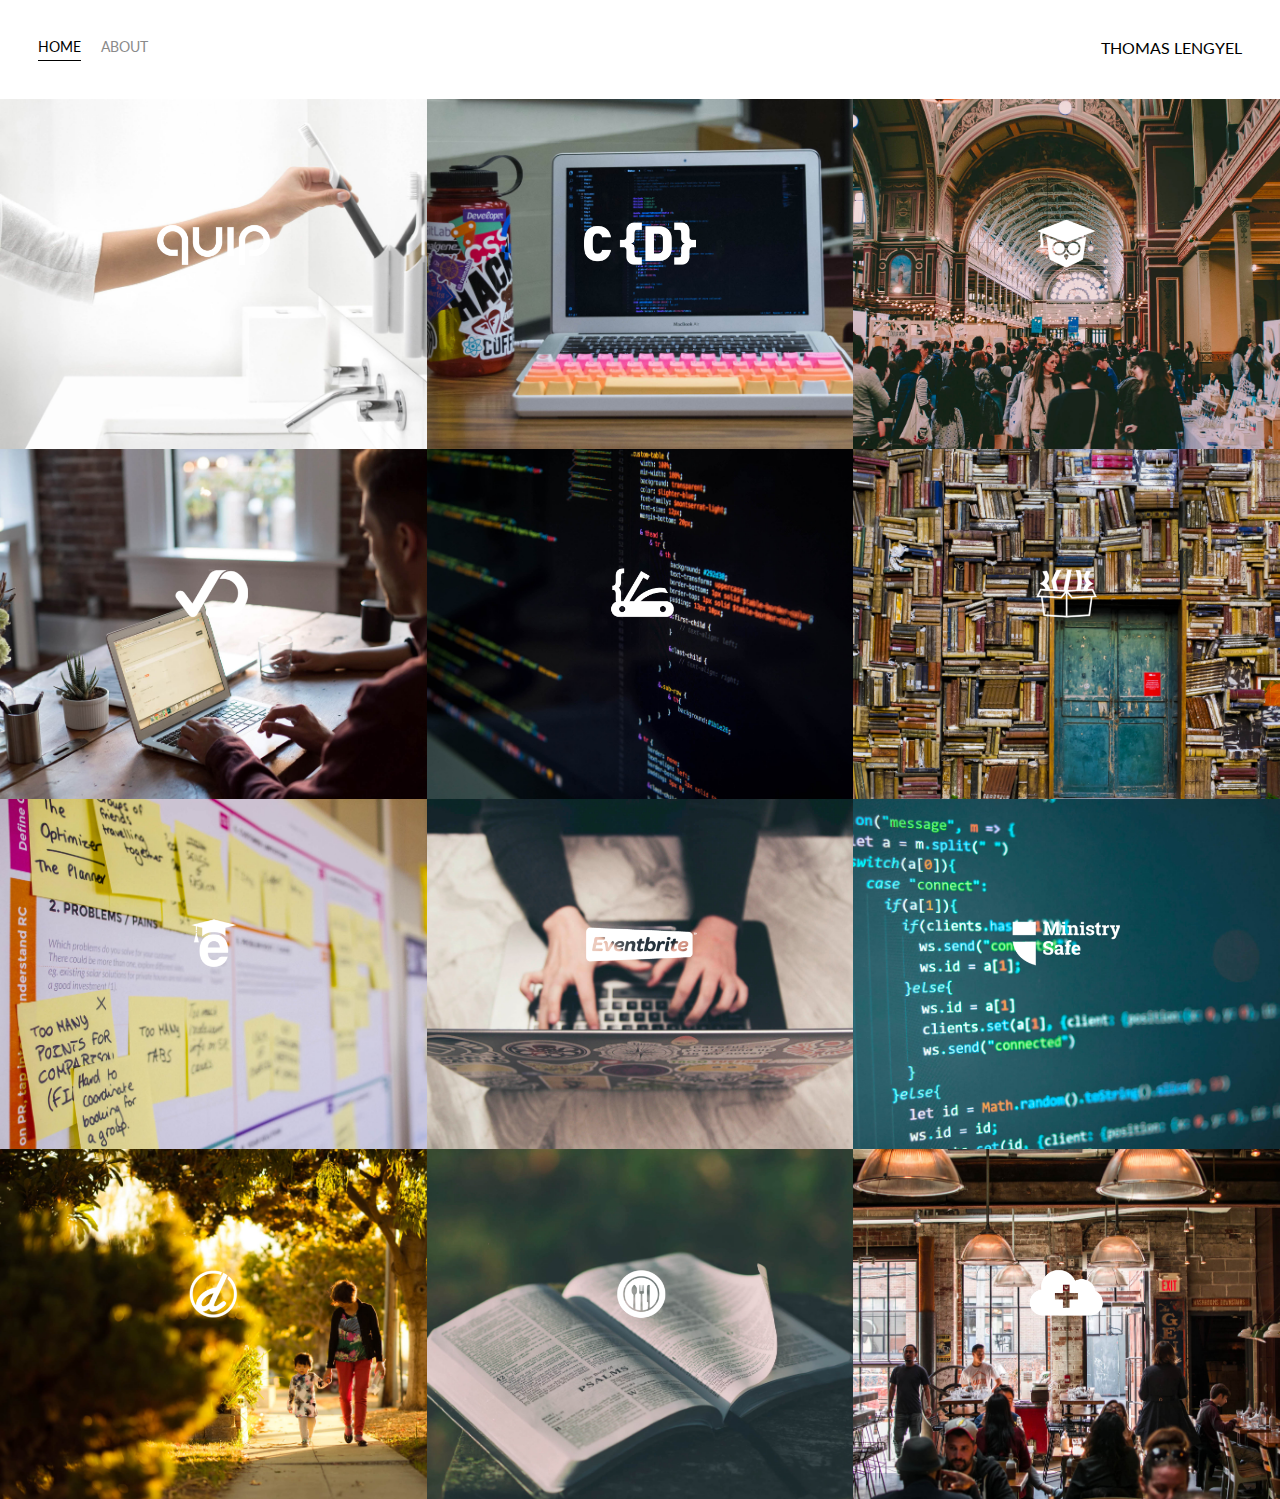
==== index.html @ 3008c0a6 "First commit" ====
<!DOCTYPE html>
<html lang="en">
<head>
    <meta charset="UTF-8">
    <meta name="viewport" content="width=device-width, initial-scale=1.0">
    <title>Portfolio Homepage</title>
    <link href="https://fonts.googleapis.com/css?family=Lato" rel="stylesheet">
    <link rel="stylesheet" href="styles.css">
</head>
<body>
    <div class="container">
        <div class="nav-wrapper">
            <div class="left-side">
                <div class="nav-link-wrapper active-nav-link">
                    <a href="index.html">Home</a>
                </div>

                <div class="nav-link-wrapper">
                    <a href="about.html">About</a>
                </div>
            </div>

            <div class="right-side">
                <div class="brand">
                    <div>THOMAS LENGYEL</div>
                </div>
            </div> 
        </div>
        
        <div class="content-wrapper">
            <div class="portfolio-items-wrapper">

                <div class="portfolio-item-wrapper">
                    <div class="portfolio-img-background" style="background-image: url(images/portfolio1.jpg);"></div>

                    <div class="img-text-wrapper">
                        <div class="logo-wrapper">
                            <img src="images/logos/quip.png">
                        </div>

                        <div class="subtitle">
                            Lorem ipsum dolor sit amet consectetur adipisicing elit.
                        </div>
                    </div>
                </div>

                <div class="portfolio-item-wrapper">
                    <div class="portfolio-img-background" style="background-image: url(images/portfolio2.jpg);"></div>

                    <div class="img-text-wrapper">
                        <div class="logo-wrapper">
                            <img src="images/logos/crondose.png">
                        </div>

                        <div class="subtitle">
                            Lorem ipsum dolor sit amet consectetur adipisicing elit.
                        </div>
                    </div>
                </div>

                <div class="portfolio-item-wrapper">
                    <div class="portfolio-img-background" style="background-image: url(images/portfolio3.jpg);"></div>

                    <div class="img-text-wrapper">
                        <div class="logo-wrapper">
                            <img src="images/logos/dailysmarty.png">
                        </div>

                        <div class="subtitle">
                            Lorem ipsum dolor sit amet consectetur adipisicing elit.
                        </div>
                    </div>
                </div>

                <div class="portfolio-item-wrapper">
                    <div class="portfolio-img-background" style="background-image: url(images/portfolio4.jpg);"></div>

                    <div class="img-text-wrapper">
                        <div class="logo-wrapper">
                            <img src="images/logos/dashtrack.png">
                        </div>

                        <div class="subtitle">
                            Lorem ipsum dolor sit amet consectetur adipisicing elit.
                        </div>
                    </div>
                </div>

                <div class="portfolio-item-wrapper">
                    <div class="portfolio-img-background" style="background-image: url(images/portfolio5.jpg);"></div>

                    <div class="img-text-wrapper">
                        <div class="logo-wrapper">
                            <img src="images/logos/devcamp.png">
                        </div>

                        <div class="subtitle">
                            Lorem ipsum dolor sit amet consectetur adipisicing elit.
                        </div>
                    </div>
                </div>

                <div class="portfolio-item-wrapper">
                    <div class="portfolio-img-background" style="background-image: url(images/portfolio6.jpg);"></div>

                    <div class="img-text-wrapper">
                        <div class="logo-wrapper">
                            <img src="images/logos/devtrunk.png">
                        </div>

                        <div class="subtitle">
                            Lorem ipsum dolor sit amet consectetur adipisicing elit.
                        </div>
                    </div>
                </div>

                <div class="portfolio-item-wrapper">
                    <div class="portfolio-img-background" style="background-image: url(images/portfolio7.jpg);"></div>

                    <div class="img-text-wrapper">
                        <div class="logo-wrapper">
                            <img src="images/logos/edutechional.png">
                        </div>

                        <div class="subtitle">
                            Lorem ipsum dolor sit amet consectetur adipisicing elit.
                        </div>
                    </div>
                </div>

                <div class="portfolio-item-wrapper">
                    <div class="portfolio-img-background" style="background-image: url(images/portfolio8.jpg);"></div>

                    <div class="img-text-wrapper">
                        <div class="logo-wrapper">
                            <img src="images/logos/eventbrite.png">
                        </div>

                        <div class="subtitle">
                            Lorem ipsum dolor sit amet consectetur adipisicing elit.
                        </div>
                    </div>
                </div>

                <div class="portfolio-item-wrapper">
                    <div class="portfolio-img-background" style="background-image: url(images/portfolio9.jpg);"></div>

                    <div class="img-text-wrapper">
                        <div class="logo-wrapper">
                            <img src="images/logos/ministry-safe.png">
                        </div>

                        <div class="subtitle">
                            Lorem ipsum dolor sit amet consectetur adipisicing elit.
                        </div>
                    </div>
                </div>

                <div class="portfolio-item-wrapper">
                    <div class="portfolio-img-background" style="background-image: url(images/portfolio10.jpg);"></div>

                    <div class="img-text-wrapper">
                        <div class="logo-wrapper">
                            <img src="images/logos/open-devos.png">
                        </div>

                        <div class="subtitle">
                            Lorem ipsum dolor sit amet consectetur adipisicing elit.
                        </div>
                    </div>
                </div>

                <div class="portfolio-item-wrapper">
                    <div class="portfolio-img-background" style="background-image: url(images/portfolio11.jpg);"></div>

                    <div class="img-text-wrapper">
                        <div class="logo-wrapper">
                            <img src="images/logos/toastability.png">
                        </div>

                        <div class="subtitle">
                            Lorem ipsum dolor sit amet consectetur adipisicing elit.
                        </div>
                    </div>
                </div>

                <div class="portfolio-item-wrapper">
                    <div class="portfolio-img-background" style="background-image: url(images/portfolio12.jpg);"></div>

                    <div class="img-text-wrapper">
                        <div class="logo-wrapper">
                            <img src="images/logos/shop-hacker.png">
                        </div>

                        <div class="subtitle">
                            Lorem ipsum dolor sit amet consectetur adipisicing elit.
                        </div>
                    </div>
                </div>
            </div>
        </div>

    </div>
</body>
<script>
    const portfolioItems = document.querySelectorAll('.portfolio-item-wrapper');
    portfolioItems.forEach(portfolioItem => {
        portfolioItem.addEventListener('mouseover', () => {
            portfolioItem.childNodes[1].classList.add('img-darken');
        });

        portfolioItem.addEventListener('mouseout', () => {
            portfolioItem.childNodes[1].classList.remove('img-darken');
        });
    });
</script>
</html>
---- styles.css ----
/*Master styles*/
body {
    font-family: "Lato", sans-serif;
    margin: 0px;
}

.container {
    display: grid;
    grid-template-columns: 1fr;
}

/*Nav styles*/
.nav-wrapper {
    display: flex;
    justify-content: space-between;
    padding: 38px;
}

.left-side {
    display: flex;
}

.nav-wrapper > .left-side > div {
    margin-right: 20px;
    font-size: 0.9em;
    text-transform: uppercase;
}

.nav-link-wrapper {
    height: 22px;
    border-bottom: 1px solid transparent;
    transition: border-bottom 0.5s;
}

.nav-link-wrapper a {
    color: #8a8a8a;
    text-decoration: none;
    transition: color 0.5s;
}

.nav-link-wrapper:hover {
    border-bottom: 1px solid black;
}

.nav-link-wrapper a:hover {
    color: black;
}

.active-nav-link {
    border-bottom: 1px solid black;
}

.active-nav-link a{
    color: black !important;
}

/*Portfolio styles*/
.portfolio-items-wrapper {
    display: grid;
    grid-template-columns: 1fr 1fr 1fr;
}

.portfolio-item-wrapper {
    position: relative;
}

.portfolio-img-background {
    height: 350px;
    width: 100%;
    background-size: cover;
    background-position: center;
    background-repeat: no-repeat;
}

.img-text-wrapper {
    position: absolute;
    top: 0;
    display: flex;
    flex-direction: column;
    justify-content: center;
    align-items: center;
    height: 100%;
    text-align: center;
    padding-left: 100px;
    padding-right: 100px;
}

.logo-wrapper img {
    width: 50%;
    margin-bottom: 20px;
}

.img-text-wrapper .subtitle {
    transition: 1s;
    font-weight: 600;
    color: transparent;
}

.img-text-wrapper:hover .subtitle {
    font-weight: 600;
    color: lightseagreen;
}

.img-darken {
    transition: 1s;
    filter: brightness(10%);
}

/* About page */
.two-column-wrapper {
    display: grid;
    grid-template-columns: 1fr 1fr;
}

.profile-image-wrapper img {
    width: 100%;
}

.profile-content-wrapper {
    padding: 30px;
}

.profile-content-wrapper h1 {
    color: lightseagreen;
}
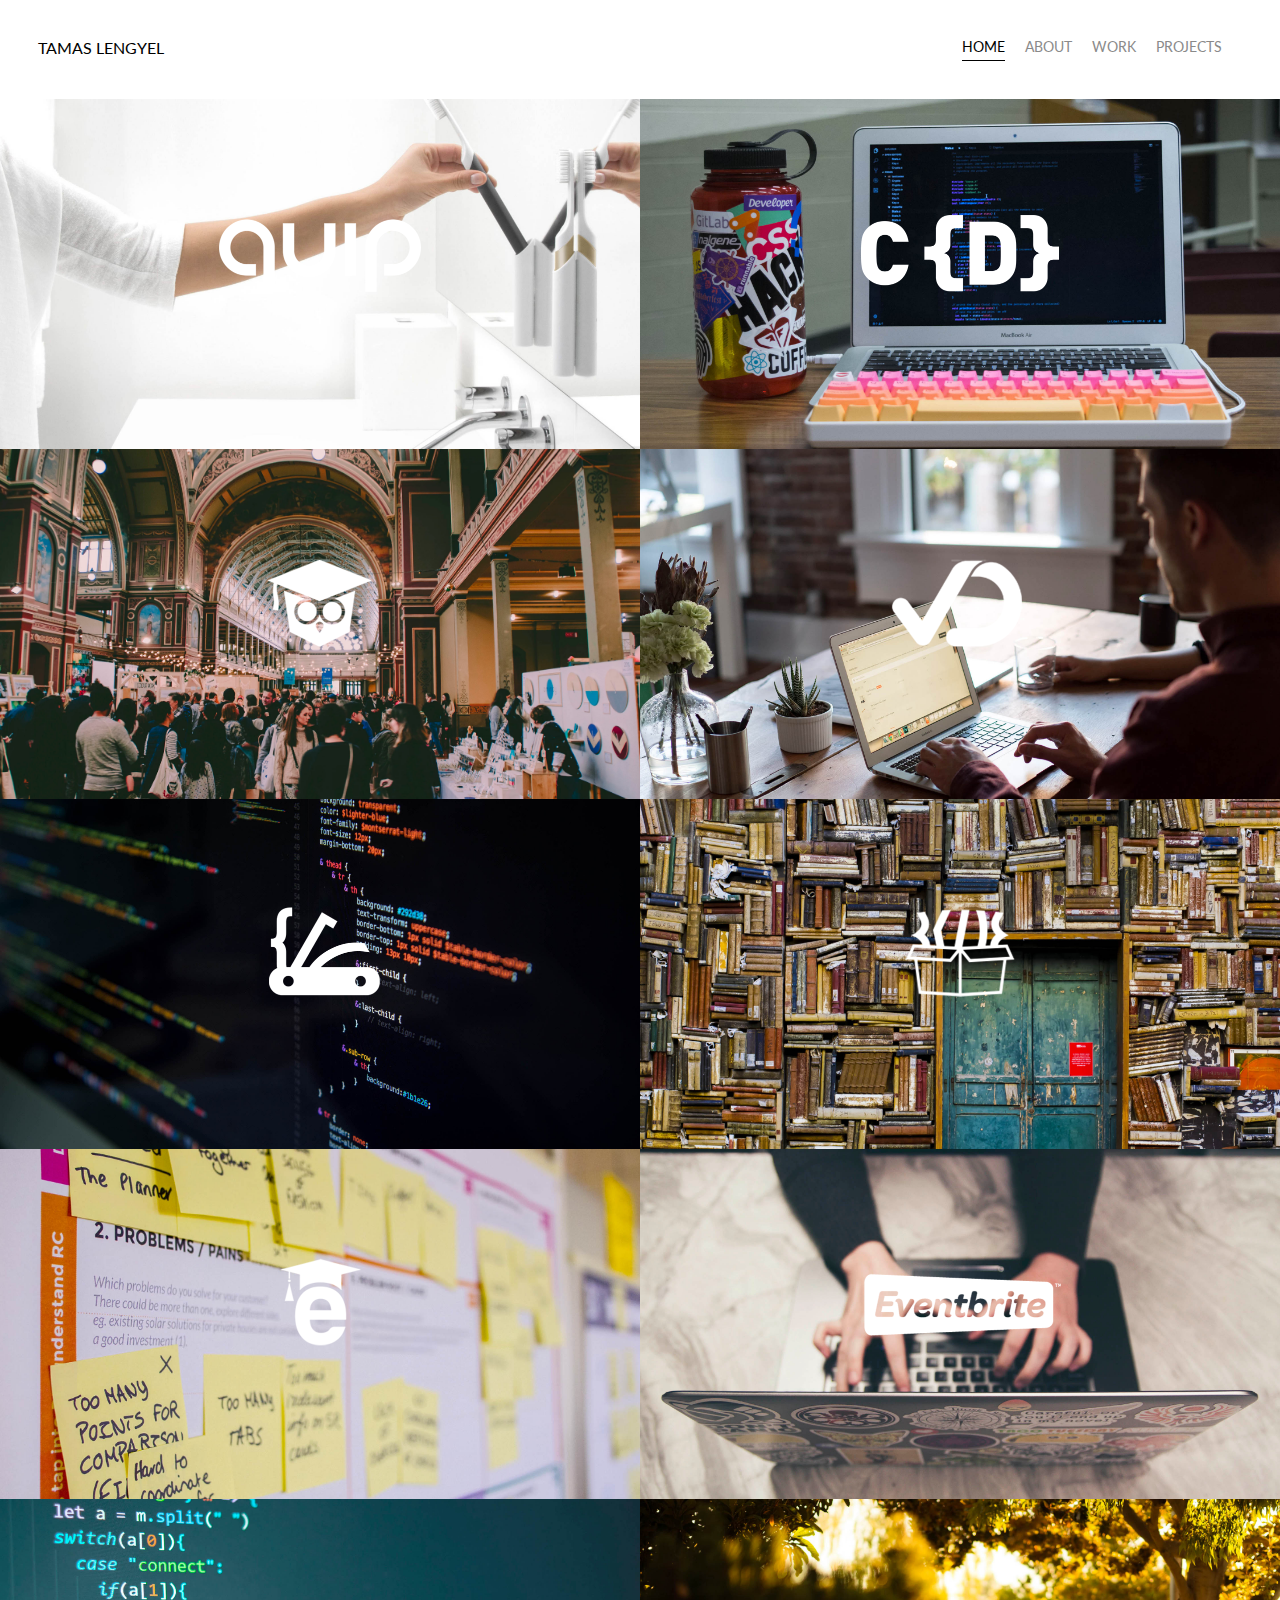
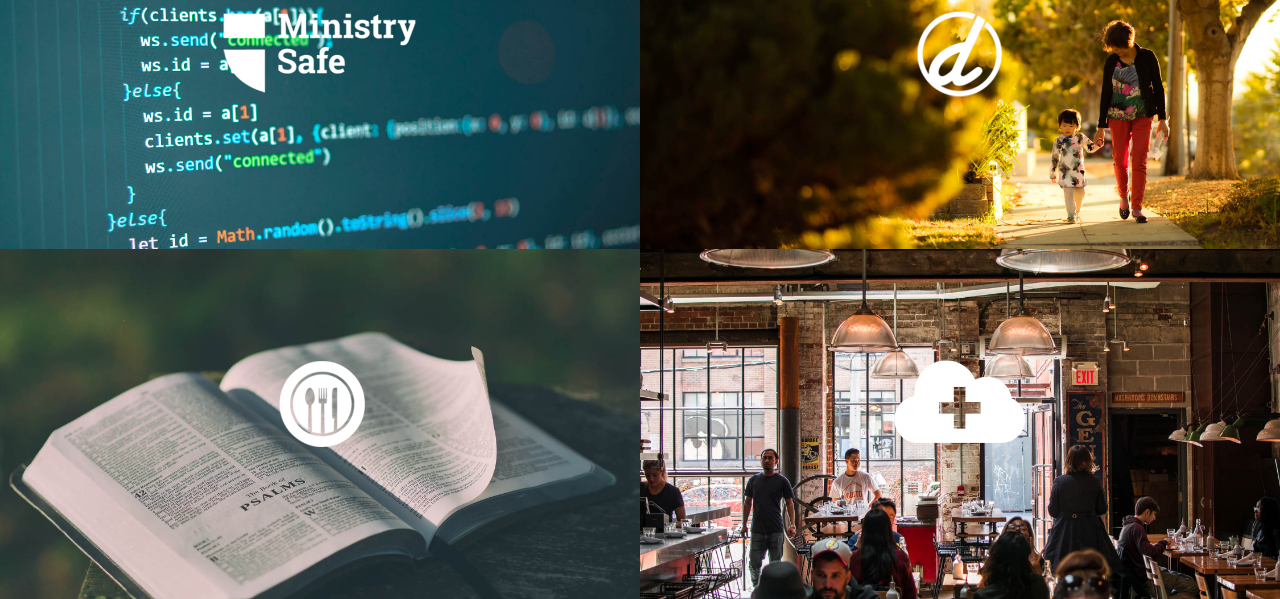
==== commit d95b1d78: "Added menu button to Mobile view" ====
--- a/index.html
+++ b/index.html
@@ -6,10 +6,17 @@
     <title>Portfolio Homepage</title>
     <link href="https://fonts.googleapis.com/css?family=Lato" rel="stylesheet">
     <link rel="stylesheet" href="styles.css">
+    <link rel="shortcut icon" href="images/favicon2.ico" type="image/x-icon">
 </head>
 <body>
     <div class="container">
         <div class="nav-wrapper">
+            <div class="right-side">
+                <div class="brand">
+                    <div>TAMAS LENGYEL</div>
+                </div>
+            </div> 
+
             <div class="left-side">
                 <div class="nav-link-wrapper active-nav-link">
                     <a href="index.html">Home</a>
@@ -18,13 +25,21 @@
                 <div class="nav-link-wrapper">
                     <a href="about.html">About</a>
                 </div>
+
+                <div class="nav-link-wrapper">
+                    <a href="#">Work</a>
+                </div>
+
+                <div class="nav-link-wrapper">
+                    <a href="#">Projects</a>
+                </div>
             </div>
 
-            <div class="right-side">
-                <div class="brand">
-                    <div>THOMAS LENGYEL</div>
-                </div>
-            </div> 
+            <div class="burger">
+                <div class="line1"></div>
+                <div class="line2"></div>
+                <div class="line3"></div>
+            </div>
         </div>
         
         <div class="content-wrapper">
@@ -201,17 +216,6 @@
         </div>
 
     </div>
+    <script src="app.js"></script>
 </body>
-<script>
-    const portfolioItems = document.querySelectorAll('.portfolio-item-wrapper');
-    portfolioItems.forEach(portfolioItem => {
-        portfolioItem.addEventListener('mouseover', () => {
-            portfolioItem.childNodes[1].classList.add('img-darken');
-        });
-
-        portfolioItem.addEventListener('mouseout', () => {
-            portfolioItem.childNodes[1].classList.remove('img-darken');
-        });
-    });
-</script>
 </html>--- a/styles.css
+++ b/styles.css
@@ -2,6 +2,8 @@
 body {
     font-family: "Lato", sans-serif;
     margin: 0px;
+    padding: 0px;
+    box-sizing: border-box;
 }
 
 .container {
@@ -18,6 +20,8 @@
 
 .left-side {
     display: flex;
+    flex-direction: row;
+    align-items: none;
 }
 
 .nav-wrapper > .left-side > div {
@@ -36,6 +40,18 @@
     color: #8a8a8a;
     text-decoration: none;
     transition: color 0.5s;
+}
+
+.burger {
+    display: none;
+}
+
+.burger div{
+    width: 25px;
+    height: 3px;
+    background-color: #8a8a8a;
+    margin: 5px;
+    transition: all 0.3s ease;
 }
 
 .nav-link-wrapper:hover {
@@ -80,9 +96,10 @@
     justify-content: center;
     align-items: center;
     height: 100%;
+    width: 100%;
     text-align: center;
-    padding-left: 100px;
-    padding-right: 100px;
+    /* padding-left: 100px; */
+    /* padding-right: 100px; */
 }
 
 .logo-wrapper img {
@@ -122,4 +139,114 @@
 
 .profile-content-wrapper h1 {
     color: lightseagreen;
-}+}
+
+ @media only screen and (max-width: 768px) {
+    .portfolio-items-wrapper {
+        display: grid;
+        grid-template-columns: 1fr;
+    }
+
+    .two-column-wrapper {
+        display: grid;
+        grid-template-columns: 1fr;
+    }
+    
+    body{
+        overflow-x: hidden;
+    }
+
+    .left-side {
+        position: absolute;
+        right: 0px;
+        height: 90vh;
+        top: 105px;
+        width: 100%;
+        background-color: grey;
+        flex-direction: column;
+        justify-content: space-around;
+        align-items: center;
+        transform: translateX(100%);
+        transition: transform 0.5s ease-in;
+        z-index: 1;
+    }
+
+    .left-side div{
+        opacity: 0;
+    }
+
+    .nav-link-wrapper a {
+        color: #000000;
+        text-decoration: none;
+        transition: color 0.5s;
+    }
+
+    .burger{
+        display: block;
+        cursor: pointer;
+    }
+
+}
+
+.nav-link-wrapper-active {
+    transform: translateX(0%);
+}
+
+@keyframes navLinkFade{
+    from{
+        opacity: 0;
+        transform: translateX(50px);
+    }
+    to{
+        opacity: 1;
+        transform: translateX(0px);
+    }
+}
+
+.toggle .line1{
+    transform: rotate(-45deg) translate(-5px,6px);
+}
+
+.toggle .line2{
+    opacity: 0;
+}
+
+.toggle .line3{
+    transform: rotate(45deg) translate(-5px,-6px);
+}
+
+@media only screen and (min-width: 768px) {
+    .portfolio-items-wrapper {
+        display: grid;
+        grid-template-columns: 1fr;
+    }
+
+    .two-column-wrapper {
+        display: grid;
+        grid-template-columns: 1fr;
+    }
+}
+
+@media only screen and (min-width: 769px) {
+    .portfolio-items-wrapper {
+        display: grid;
+        grid-template-columns: 1fr 1fr;
+    }
+
+    .two-column-wrapper {
+        display: grid;
+        grid-template-columns: 1fr 1fr;
+    }
+}
+
+@media only screen and (min-width: 1920px) {
+    .portfolio-items-wrapper {
+        display: grid;
+        grid-template-columns: 1fr 1fr 1fr;
+    }
+
+    .two-column-wrapper {
+        display: grid;
+        grid-template-columns: 1fr 1fr;
+    }
+} 